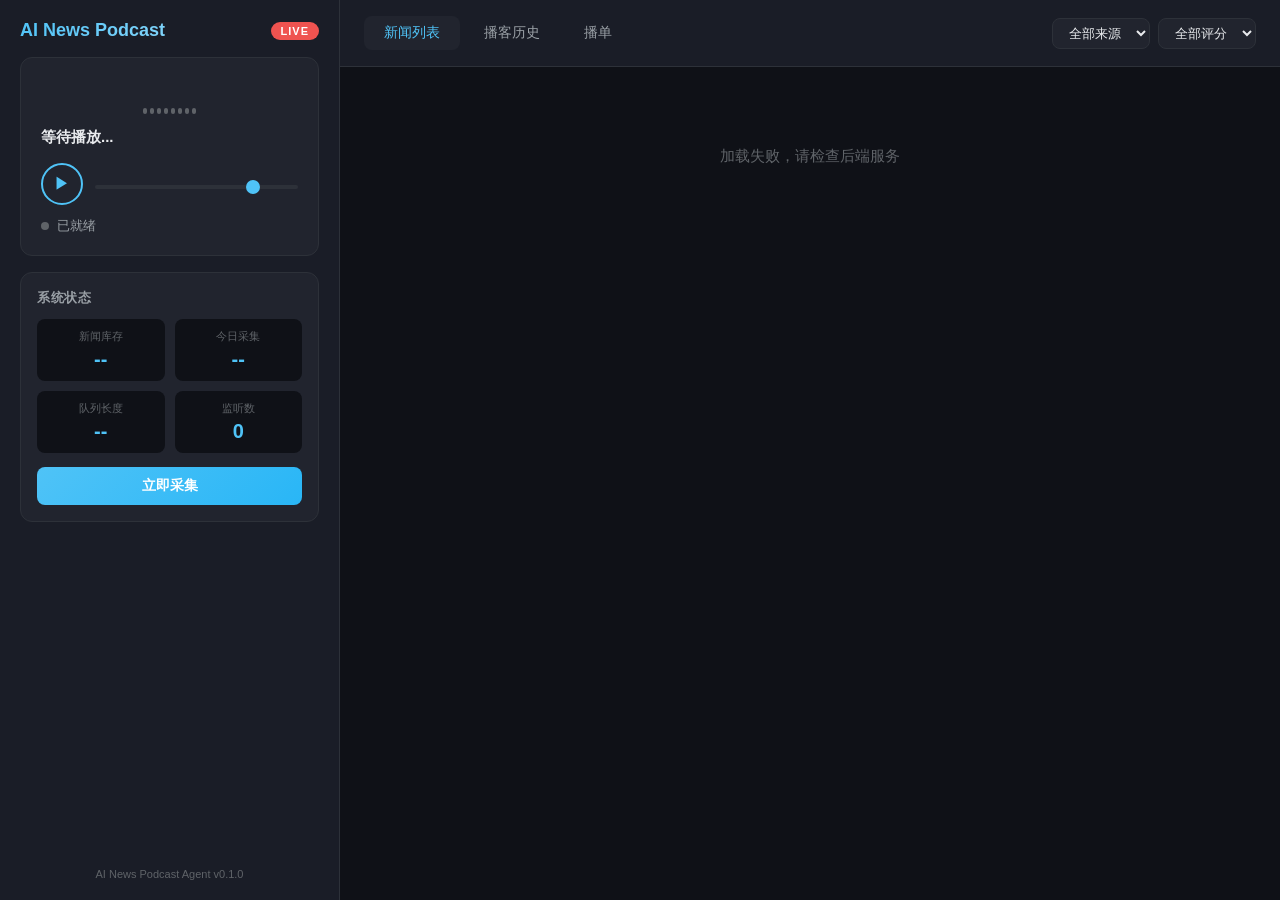
==== static/index.html @ 94103e15 "feat: 24/7 AI新闻播客Agent初始版本 基于 FastAPI + LangChain + LangGraph 的三Agent协作播客系统： - 新闻采集Agent (RSS/Web多源采" ====
<!DOCTYPE html>
<html lang="zh-CN">
<head>
    <meta charset="UTF-8">
    <meta name="viewport" content="width=device-width, initial-scale=1.0">
    <title>AI News Podcast - 24/7 不间断AI新闻播客</title>
    <link rel="stylesheet" href="/static/styles.css">
</head>
<body>
    <div class="app-container">
        <!-- 侧边栏 -->
        <aside class="sidebar" id="sidebar">
            <div class="sidebar-header">
                <h1 class="logo">AI News Podcast</h1>
                <span class="badge badge-live">LIVE</span>
            </div>

            <!-- 播放器 -->
            <div class="player-card">
                <div class="player-visualizer" id="visualizer">
                    <div class="bar"></div><div class="bar"></div><div class="bar"></div>
                    <div class="bar"></div><div class="bar"></div><div class="bar"></div>
                    <div class="bar"></div><div class="bar"></div>
                </div>
                <div class="player-info">
                    <div class="player-title" id="playerTitle">等待播放...</div>
                    <div class="player-source" id="playerSource"></div>
                </div>
                <div class="player-controls">
                    <button class="btn-control" id="btnPlay" title="播放/暂停">
                        <span id="playIcon">▶</span>
                    </button>
                    <div class="volume-control">
                        <input type="range" id="volumeSlider" min="0" max="100" value="80" title="音量">
                    </div>
                </div>
                <div class="player-status">
                    <span class="status-dot" id="statusDot"></span>
                    <span id="statusText">已就绪</span>
                </div>
            </div>

            <!-- 流水线状态 -->
            <div class="pipeline-status">
                <h3>系统状态</h3>
                <div class="status-grid">
                    <div class="status-item">
                        <span class="label">新闻库存</span>
                        <span class="value" id="newsCount">--</span>
                    </div>
                    <div class="status-item">
                        <span class="label">今日采集</span>
                        <span class="value" id="todayCount">--</span>
                    </div>
                    <div class="status-item">
                        <span class="label">队列长度</span>
                        <span class="value" id="queueLength">--</span>
                    </div>
                    <div class="status-item">
                        <span class="label">监听数</span>
                        <span class="value" id="listenerCount">0</span>
                    </div>
                </div>
                <button class="btn btn-trigger" id="btnTrigger" title="手动触发新闻采集">立即采集</button>
            </div>

            <div class="sidebar-footer">
                <span>AI News Podcast Agent v0.1.0</span>
            </div>
        </aside>

        <!-- 主内容区 -->
        <main class="main-content">
            <div class="top-bar">
                <div class="tabs">
                    <button class="tab active" data-tab="news">新闻列表</button>
                    <button class="tab" data-tab="podcasts">播客历史</button>
                    <button class="tab" data-tab="playlists">播单</button>
                </div>
                <div class="top-actions">
                    <select id="sourceFilter" class="filter-select">
                        <option value="">全部来源</option>
                    </select>
                    <select id="scoreFilter" class="filter-select">
                        <option value="0">全部评分</option>
                        <option value="7">≥ 7分</option>
                        <option value="5">≥ 5分</option>
                    </select>
                </div>
            </div>

            <!-- 新闻列表 -->
            <div class="tab-content active" id="tab-news">
                <div class="news-list" id="newsList">
                    <div class="empty-state">加载中...</div>
                </div>
                <div class="pagination" id="newsPagination"></div>
            </div>

            <!-- 播客历史 -->
            <div class="tab-content" id="tab-podcasts">
                <div class="podcast-list" id="podcastList">
                    <div class="empty-state">暂无播客</div>
                </div>
            </div>

            <!-- 播单 -->
            <div class="tab-content" id="tab-playlists">
                <div class="playlist-list" id="playlistList">
                    <div class="empty-state">暂无播单</div>
                </div>
            </div>
        </main>
    </div>

    <audio id="audioPlayer" preload="none"></audio>
    <script src="/static/app.js"></script>
</body>
</html>
---- static/styles.css ----
/* === AI News Podcast - 24/7 播客播放器样式 === */

:root {
    --bg-primary: #0f1117;
    --bg-secondary: #1a1d27;
    --bg-card: #21242e;
    --bg-hover: #282c38;
    --text-primary: #e8eaed;
    --text-secondary: #9aa0a6;
    --text-muted: #5f6368;
    --accent: #4fc3f7;
    --accent-glow: rgba(79, 195, 247, 0.3);
    --success: #66bb6a;
    --warning: #ffa726;
    --danger: #ef5350;
    --border: #2d3139;
    --radius: 8px;
    --radius-lg: 12px;
    --shadow: 0 2px 8px rgba(0, 0, 0, 0.3);
}

* { margin: 0; padding: 0; box-sizing: border-box; }

body {
    font-family: -apple-system, BlinkMacSystemFont, "Segoe UI", Roboto, "Helvetica Neue", Arial, sans-serif;
    background: var(--bg-primary);
    color: var(--text-primary);
    height: 100vh;
    overflow: hidden;
}

.app-container {
    display: flex;
    height: 100vh;
}

/* === 侧边栏 === */
.sidebar {
    width: 340px;
    min-width: 340px;
    background: var(--bg-secondary);
    border-right: 1px solid var(--border);
    display: flex;
    flex-direction: column;
    padding: 20px;
    gap: 16px;
    overflow-y: auto;
}

.sidebar-header {
    display: flex;
    align-items: center;
    justify-content: space-between;
}

.logo {
    font-size: 18px;
    font-weight: 700;
    background: linear-gradient(135deg, var(--accent), #81d4fa);
    -webkit-background-clip: text;
    -webkit-text-fill-color: transparent;
    background-clip: text;
}

.badge-live {
    font-size: 11px;
    font-weight: 700;
    padding: 3px 10px;
    border-radius: 12px;
    background: var(--danger);
    color: #fff;
    animation: pulse 2s infinite;
    text-transform: uppercase;
    letter-spacing: 1px;
}

@keyframes pulse {
    0%, 100% { opacity: 1; }
    50% { opacity: 0.6; }
}

/* === 播放器卡片 === */
.player-card {
    background: var(--bg-card);
    border-radius: var(--radius-lg);
    padding: 20px;
    border: 1px solid var(--border);
}

.player-visualizer {
    display: flex;
    align-items: flex-end;
    justify-content: center;
    gap: 3px;
    height: 36px;
    margin-bottom: 12px;
}

.player-visualizer .bar {
    width: 4px;
    background: var(--text-muted);
    border-radius: 2px;
    transition: height 0.3s ease, background 0.3s ease;
    height: 6px;
}

.player-visualizer.active .bar {
    background: var(--accent);
    animation: visualize 0.8s ease-in-out infinite alternate;
}

.player-visualizer.active .bar:nth-child(1) { animation-delay: 0s; }
.player-visualizer.active .bar:nth-child(2) { animation-delay: 0.1s; }
.player-visualizer.active .bar:nth-child(3) { animation-delay: 0.2s; }
.player-visualizer.active .bar:nth-child(4) { animation-delay: 0.3s; }
.player-visualizer.active .bar:nth-child(5) { animation-delay: 0.4s; }
.player-visualizer.active .bar:nth-child(6) { animation-delay: 0.5s; }
.player-visualizer.active .bar:nth-child(7) { animation-delay: 0.6s; }
.player-visualizer.active .bar:nth-child(8) { animation-delay: 0.7s; }

@keyframes visualize {
    0% { height: 6px; }
    100% { height: 32px; }
}

.player-title {
    font-size: 15px;
    font-weight: 600;
    line-height: 1.4;
    margin-bottom: 4px;
    display: -webkit-box;
    -webkit-line-clamp: 2;
    -webkit-box-orient: vertical;
    overflow: hidden;
}

.player-source {
    font-size: 12px;
    color: var(--text-secondary);
    margin-bottom: 16px;
}

.player-controls {
    display: flex;
    align-items: center;
    gap: 12px;
}

.btn-control {
    width: 42px;
    height: 42px;
    border-radius: 50%;
    border: 2px solid var(--accent);
    background: transparent;
    color: var(--accent);
    font-size: 16px;
    cursor: pointer;
    display: flex;
    align-items: center;
    justify-content: center;
    transition: all 0.2s;
}

.btn-control:hover {
    background: var(--accent);
    color: var(--bg-primary);
    box-shadow: 0 0 16px var(--accent-glow);
}

.volume-control {
    flex: 1;
}

.volume-control input[type="range"] {
    width: 100%;
    height: 4px;
    -webkit-appearance: none;
    appearance: none;
    background: var(--border);
    border-radius: 2px;
    outline: none;
}

.volume-control input[type="range"]::-webkit-slider-thumb {
    -webkit-appearance: none;
    width: 14px;
    height: 14px;
    border-radius: 50%;
    background: var(--accent);
    cursor: pointer;
}

.player-status {
    display: flex;
    align-items: center;
    gap: 8px;
    margin-top: 12px;
    font-size: 13px;
    color: var(--text-secondary);
}

.status-dot {
    width: 8px;
    height: 8px;
    border-radius: 50%;
    background: var(--text-muted);
}

.status-dot.playing {
    background: var(--success);
    box-shadow: 0 0 8px rgba(102, 187, 106, 0.6);
}

.status-dot.buffering {
    background: var(--warning);
    animation: pulse 1s infinite;
}

/* === 系统状态 === */
.pipeline-status {
    background: var(--bg-card);
    border-radius: var(--radius-lg);
    padding: 16px;
    border: 1px solid var(--border);
}

.pipeline-status h3 {
    font-size: 13px;
    color: var(--text-secondary);
    margin-bottom: 12px;
    text-transform: uppercase;
    letter-spacing: 0.5px;
}

.status-grid {
    display: grid;
    grid-template-columns: 1fr 1fr;
    gap: 10px;
    margin-bottom: 14px;
}

.status-item {
    background: var(--bg-primary);
    padding: 10px;
    border-radius: var(--radius);
    text-align: center;
}

.status-item .label {
    display: block;
    font-size: 11px;
    color: var(--text-muted);
    margin-bottom: 4px;
}

.status-item .value {
    display: block;
    font-size: 20px;
    font-weight: 700;
    color: var(--accent);
}

.btn {
    width: 100%;
    padding: 10px 16px;
    border: none;
    border-radius: var(--radius);
    font-size: 14px;
    font-weight: 600;
    cursor: pointer;
    transition: all 0.2s;
    color: #fff;
}

.btn-trigger {
    background: linear-gradient(135deg, var(--accent), #29b6f6);
}

.btn-trigger:hover {
    box-shadow: 0 4px 16px var(--accent-glow);
    transform: translateY(-1px);
}

.btn-trigger:disabled {
    opacity: 0.5;
    cursor: not-allowed;
    transform: none;
}

/* === 侧边栏底部 === */
.sidebar-footer {
    margin-top: auto;
    text-align: center;
    font-size: 11px;
    color: var(--text-muted);
}

/* === 主内容区 === */
.main-content {
    flex: 1;
    display: flex;
    flex-direction: column;
    overflow: hidden;
}

.top-bar {
    display: flex;
    align-items: center;
    justify-content: space-between;
    padding: 16px 24px;
    border-bottom: 1px solid var(--border);
    background: var(--bg-secondary);
}

.tabs {
    display: flex;
    gap: 4px;
}

.tab {
    padding: 8px 20px;
    border: none;
    background: transparent;
    color: var(--text-secondary);
    font-size: 14px;
    font-weight: 500;
    cursor: pointer;
    border-radius: var(--radius);
    transition: all 0.2s;
}

.tab:hover {
    color: var(--text-primary);
    background: var(--bg-hover);
}

.tab.active {
    color: var(--accent);
    background: var(--bg-card);
}

.top-actions {
    display: flex;
    gap: 8px;
}

.filter-select {
    padding: 6px 12px;
    border: 1px solid var(--border);
    border-radius: var(--radius);
    background: var(--bg-card);
    color: var(--text-primary);
    font-size: 13px;
    cursor: pointer;
}

/* === Tab 内容 === */
.tab-content {
    display: none;
    flex: 1;
    overflow-y: auto;
    padding: 20px 24px;
}

.tab-content.active {
    display: block;
}

/* === 新闻列表 === */
.news-list {
    display: flex;
    flex-direction: column;
    gap: 8px;
}

.news-item {
    background: var(--bg-card);
    border: 1px solid var(--border);
    border-radius: var(--radius);
    padding: 16px 20px;
    cursor: pointer;
    transition: all 0.2s;
    display: flex;
    align-items: flex-start;
    gap: 16px;
}

.news-item:hover {
    background: var(--bg-hover);
    border-color: var(--accent);
    box-shadow: var(--shadow);
}

.news-score {
    flex-shrink: 0;
    width: 44px;
    height: 44px;
    border-radius: 50%;
    display: flex;
    align-items: center;
    justify-content: center;
    font-size: 18px;
    font-weight: 700;
}

.score-high { background: rgba(102, 187, 106, 0.2); color: var(--success); }
.score-medium { background: rgba(255, 167, 38, 0.2); color: var(--warning); }
.score-low { background: rgba(158, 158, 158, 0.2); color: var(--text-muted); }

.news-content {
    flex: 1;
    min-width: 0;
}

.news-title {
    font-size: 15px;
    font-weight: 600;
    line-height: 1.4;
    margin-bottom: 6px;
}

.news-summary {
    font-size: 13px;
    color: var(--text-secondary);
    line-height: 1.5;
    display: -webkit-box;
    -webkit-line-clamp: 2;
    -webkit-box-orient: vertical;
    overflow: hidden;
}

.news-meta {
    display: flex;
    gap: 12px;
    margin-top: 8px;
    font-size: 12px;
    color: var(--text-muted);
}

.news-meta span {
    display: flex;
    align-items: center;
    gap: 4px;
}

.empty-state {
    text-align: center;
    padding: 60px 20px;
    color: var(--text-muted);
    font-size: 15px;
}

/* === 分页 === */
.pagination {
    display: flex;
    justify-content: center;
    gap: 8px;
    margin-top: 20px;
}

.pagination button {
    padding: 8px 14px;
    border: 1px solid var(--border);
    border-radius: var(--radius);
    background: var(--bg-card);
    color: var(--text-primary);
    cursor: pointer;
    font-size: 13px;
    transition: all 0.2s;
}

.pagination button:hover {
    background: var(--bg-hover);
    border-color: var(--accent);
}

.pagination button.active {
    background: var(--accent);
    border-color: var(--accent);
    color: var(--bg-primary);
    font-weight: 600;
}

/* === 响应式 === */
@media (max-width: 768px) {
    .app-container { flex-direction: column; }
    .sidebar { width: 100%; min-width: 0; max-height: 45vh; }
}
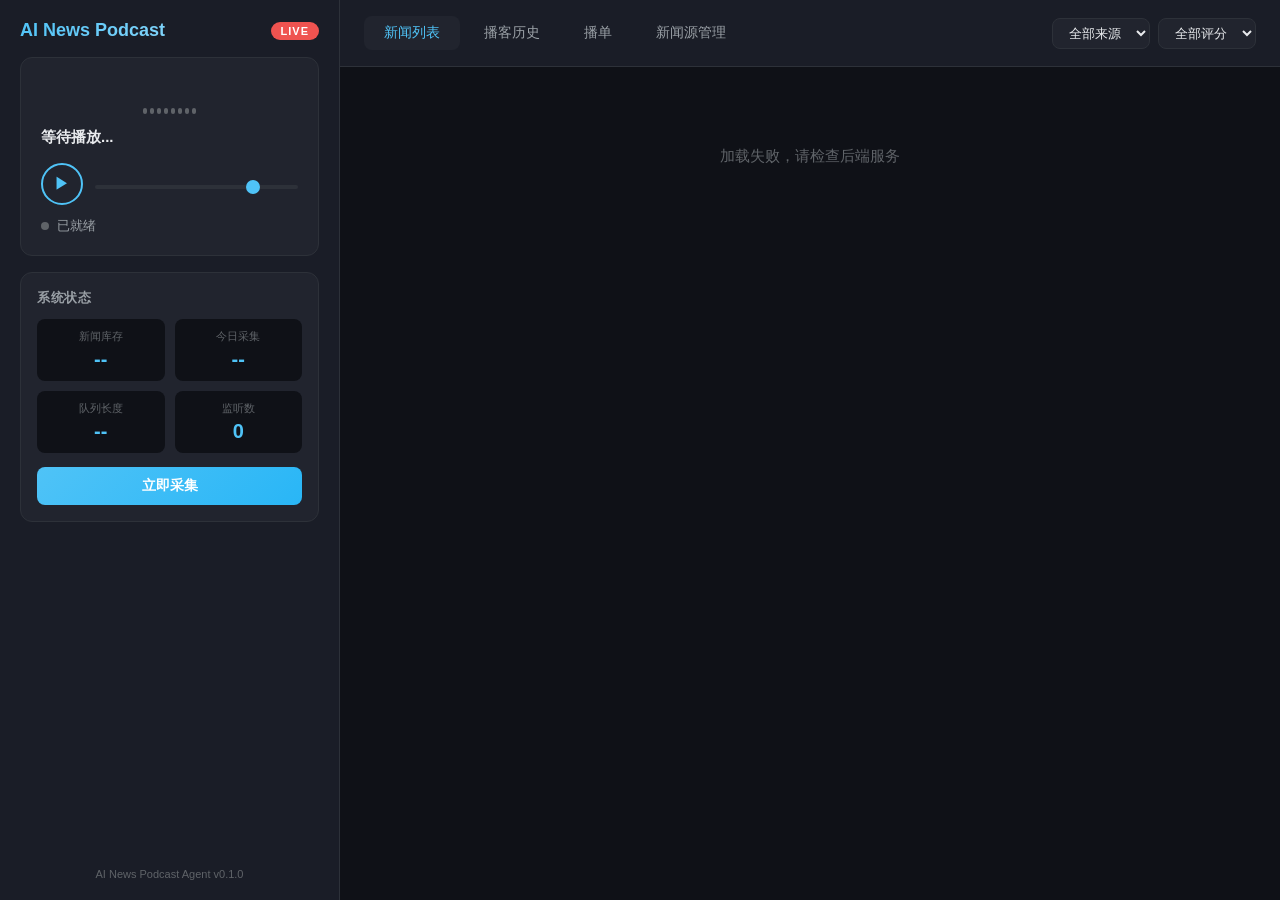
==== commit df7912a0: "feat: TTS音质提升 + 脚本连贯性 + 音频无缝播放 + 自定义新闻源 改进1 - TTS音质: - 换用zh-CN-YunxiNeural(男声播客感)/en-US-JennyNeural " ====
--- a/static/index.html
+++ b/static/index.html
@@ -76,6 +76,7 @@
                     <button class="tab active" data-tab="news">新闻列表</button>
                     <button class="tab" data-tab="podcasts">播客历史</button>
                     <button class="tab" data-tab="playlists">播单</button>
+                    <button class="tab" data-tab="sources">新闻源管理</button>
                 </div>
                 <div class="top-actions">
                     <select id="sourceFilter" class="filter-select">
@@ -104,10 +105,33 @@
                 </div>
             </div>
 
-            <!-- 播单 -->
-            <div class="tab-content" id="tab-playlists">
-                <div class="playlist-list" id="playlistList">
-                    <div class="empty-state">暂无播单</div>
+            <!-- 新闻源管理 -->
+            <div class="tab-content" id="tab-sources">
+                <div class="sources-panel">
+                    <div class="source-form">
+                        <h3>添加新闻源</h3>
+                        <div class="form-row">
+                            <input type="text" id="srcName" placeholder="源名称（如：机器之心）" class="form-input">
+                            <select id="srcType" class="form-select">
+                                <option value="rss">RSS</option>
+                                <option value="web">网页爬虫</option>
+                            </select>
+                            <select id="srcLang" class="form-select">
+                                <option value="zh">中文</option>
+                                <option value="en">英文</option>
+                            </select>
+                        </div>
+                        <div class="form-row">
+                            <input type="text" id="srcUrl" placeholder="URL（如：https://example.com/rss）" class="form-input full-width">
+                        </div>
+                        <div class="form-row">
+                            <input type="text" id="srcKeywords" placeholder="关键词（逗号分隔，可选）" class="form-input full-width">
+                        </div>
+                        <button class="btn btn-trigger" id="btnAddSource">添加源</button>
+                    </div>
+                    <div class="source-list" id="sourceList">
+                        <div class="empty-state">加载中...</div>
+                    </div>
                 </div>
             </div>
         </main>
--- a/static/styles.css
+++ b/static/styles.css
@@ -450,6 +450,72 @@
     font-size: 15px;
 }
 
+/* === 新闻源管理面板 === */
+.sources-panel {
+    display: flex;
+    flex-direction: column;
+    gap: 16px;
+}
+
+.source-form {
+    background: var(--bg-card);
+    border: 1px solid var(--border);
+    border-radius: var(--radius-lg);
+    padding: 16px;
+}
+
+.source-form h3 {
+    font-size: 14px;
+    margin-bottom: 12px;
+    color: var(--text-secondary);
+}
+
+.form-row {
+    display: flex;
+    gap: 8px;
+    margin-bottom: 10px;
+}
+
+.form-input {
+    flex: 1;
+    padding: 8px 12px;
+    border: 1px solid var(--border);
+    border-radius: var(--radius);
+    background: var(--bg-primary);
+    color: var(--text-primary);
+    font-size: 13px;
+}
+
+.form-input.full-width {
+    flex: none;
+    width: 100%;
+}
+
+.form-input:focus {
+    border-color: var(--accent);
+    outline: none;
+}
+
+.source-item .btn-small {
+    padding: 3px 10px;
+    border: 1px solid var(--border);
+    border-radius: 4px;
+    background: var(--bg-primary);
+    color: var(--text-secondary);
+    font-size: 11px;
+    cursor: pointer;
+}
+
+.source-item .btn-small:hover {
+    border-color: var(--accent);
+    color: var(--accent);
+}
+
+.source-item .btn-danger:hover {
+    border-color: var(--danger);
+    color: var(--danger);
+}
+
 /* === 分页 === */
 .pagination {
     display: flex;
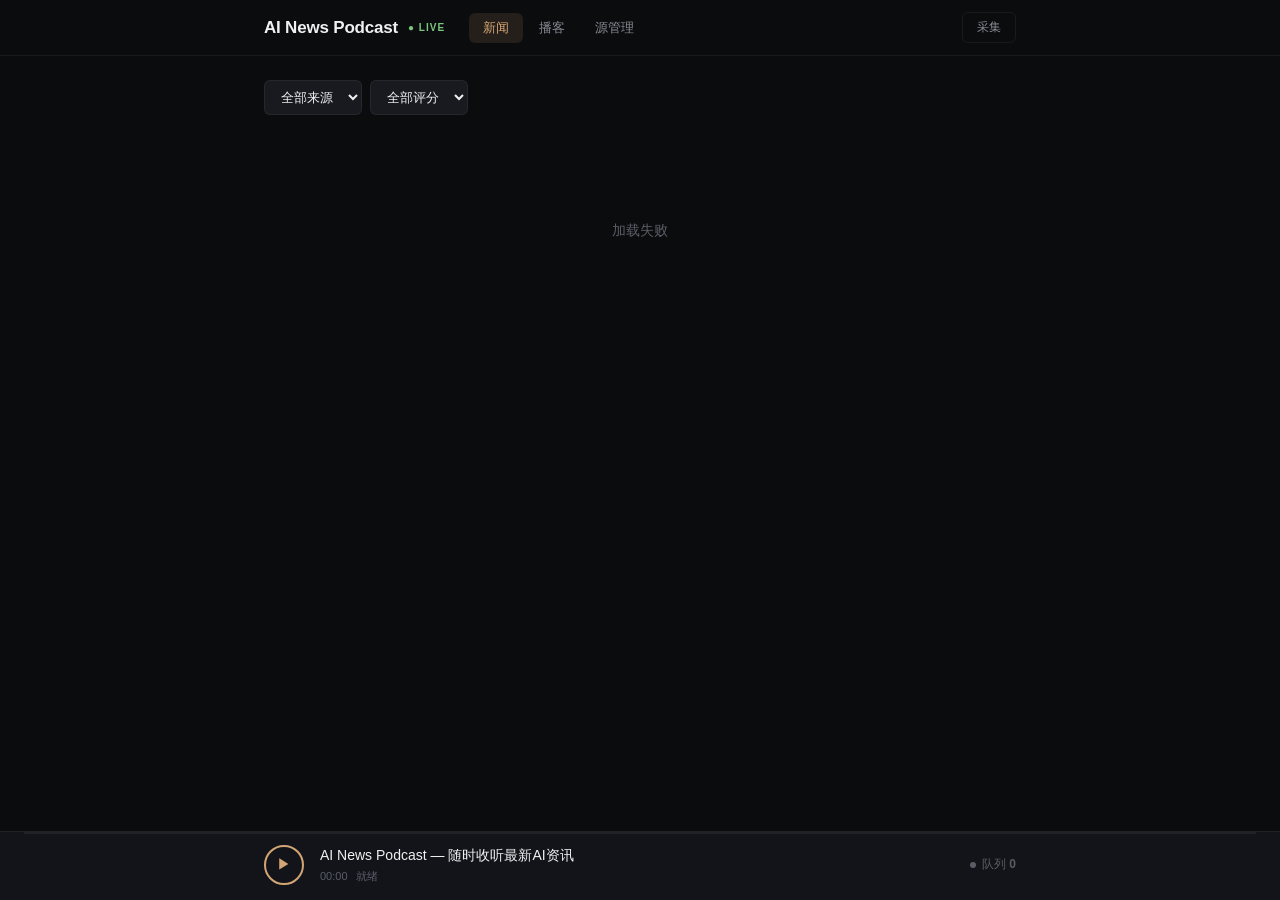
==== commit 461764d0: "refactor: 新增独立Script Writer Agent + 前端Anthropic极简风格重构 Agent层重构: - 新增 app/agents/script_writer/ 作为独立A" ====
--- a/static/index.html
+++ b/static/index.html
@@ -1,143 +1,87 @@
 <!DOCTYPE html>
 <html lang="zh-CN">
 <head>
-    <meta charset="UTF-8">
-    <meta name="viewport" content="width=device-width, initial-scale=1.0">
-    <title>AI News Podcast - 24/7 不间断AI新闻播客</title>
-    <link rel="stylesheet" href="/static/styles.css">
+<meta charset="UTF-8">
+<meta name="viewport" content="width=device-width, initial-scale=1.0">
+<title>AI News Podcast</title>
+<link rel="stylesheet" href="/static/styles.css">
 </head>
 <body>
-    <div class="app-container">
-        <!-- 侧边栏 -->
-        <aside class="sidebar" id="sidebar">
-            <div class="sidebar-header">
-                <h1 class="logo">AI News Podcast</h1>
-                <span class="badge badge-live">LIVE</span>
-            </div>
 
-            <!-- 播放器 -->
-            <div class="player-card">
-                <div class="player-visualizer" id="visualizer">
-                    <div class="bar"></div><div class="bar"></div><div class="bar"></div>
-                    <div class="bar"></div><div class="bar"></div><div class="bar"></div>
-                    <div class="bar"></div><div class="bar"></div>
-                </div>
-                <div class="player-info">
-                    <div class="player-title" id="playerTitle">等待播放...</div>
-                    <div class="player-source" id="playerSource"></div>
-                </div>
-                <div class="player-controls">
-                    <button class="btn-control" id="btnPlay" title="播放/暂停">
-                        <span id="playIcon">▶</span>
-                    </button>
-                    <div class="volume-control">
-                        <input type="range" id="volumeSlider" min="0" max="100" value="80" title="音量">
-                    </div>
-                </div>
-                <div class="player-status">
-                    <span class="status-dot" id="statusDot"></span>
-                    <span id="statusText">已就绪</span>
-                </div>
-            </div>
+<header class="header">
+  <div class="header-inner">
+    <div class="brand">
+      <span class="logo">AI News Podcast</span>
+      <span class="live-badge" id="liveBadge">● LIVE</span>
+    </div>
+    <nav class="nav-tabs">
+      <button class="nav-tab active" data-tab="news">新闻</button>
+      <button class="nav-tab" data-tab="podcasts">播客</button>
+      <button class="nav-tab" data-tab="sources">源管理</button>
+    </nav>
+    <div class="header-actions">
+      <button class="btn-small" id="btnTrigger" title="立即采集">采集</button>
+    </div>
+  </div>
+</header>
 
-            <!-- 流水线状态 -->
-            <div class="pipeline-status">
-                <h3>系统状态</h3>
-                <div class="status-grid">
-                    <div class="status-item">
-                        <span class="label">新闻库存</span>
-                        <span class="value" id="newsCount">--</span>
-                    </div>
-                    <div class="status-item">
-                        <span class="label">今日采集</span>
-                        <span class="value" id="todayCount">--</span>
-                    </div>
-                    <div class="status-item">
-                        <span class="label">队列长度</span>
-                        <span class="value" id="queueLength">--</span>
-                    </div>
-                    <div class="status-item">
-                        <span class="label">监听数</span>
-                        <span class="value" id="listenerCount">0</span>
-                    </div>
-                </div>
-                <button class="btn btn-trigger" id="btnTrigger" title="手动触发新闻采集">立即采集</button>
-            </div>
+<main class="main" id="mainContent">
+  <!-- 新闻列表 Tab -->
+  <section class="tab-panel active" id="panel-news">
+    <div class="news-filters">
+      <select id="sourceFilter" class="filter"><option value="">全部来源</option></select>
+      <select id="scoreFilter" class="filter">
+        <option value="0">全部评分</option><option value="7">≥ 7</option><option value="5">≥ 5</option>
+      </select>
+    </div>
+    <div class="news-list" id="newsList"></div>
+    <div class="pagination" id="newsPagination"></div>
+  </section>
 
-            <div class="sidebar-footer">
-                <span>AI News Podcast Agent v0.1.0</span>
-            </div>
-        </aside>
+  <!-- 播客历史 Tab -->
+  <section class="tab-panel" id="panel-podcasts">
+    <div class="podcast-list" id="podcastList"></div>
+  </section>
 
-        <!-- 主内容区 -->
-        <main class="main-content">
-            <div class="top-bar">
-                <div class="tabs">
-                    <button class="tab active" data-tab="news">新闻列表</button>
-                    <button class="tab" data-tab="podcasts">播客历史</button>
-                    <button class="tab" data-tab="playlists">播单</button>
-                    <button class="tab" data-tab="sources">新闻源管理</button>
-                </div>
-                <div class="top-actions">
-                    <select id="sourceFilter" class="filter-select">
-                        <option value="">全部来源</option>
-                    </select>
-                    <select id="scoreFilter" class="filter-select">
-                        <option value="0">全部评分</option>
-                        <option value="7">≥ 7分</option>
-                        <option value="5">≥ 5分</option>
-                    </select>
-                </div>
-            </div>
+  <!-- 源管理 Tab -->
+  <section class="tab-panel" id="panel-sources">
+    <div class="source-form">
+      <input type="text" id="srcName" placeholder="源名称" class="input">
+      <select id="srcType" class="input"><option value="rss">RSS</option><option value="web">爬虫</option></select>
+      <input type="text" id="srcUrl" placeholder="URL" class="input">
+      <input type="text" id="srcKeywords" placeholder="关键词 (可选)" class="input">
+      <button class="btn-small" id="btnAddSource">添加</button>
+    </div>
+    <div class="source-list" id="sourceList"></div>
+  </section>
+</main>
 
-            <!-- 新闻列表 -->
-            <div class="tab-content active" id="tab-news">
-                <div class="news-list" id="newsList">
-                    <div class="empty-state">加载中...</div>
-                </div>
-                <div class="pagination" id="newsPagination"></div>
-            </div>
+<!-- 底部播放栏 -->
+<footer class="player-bar" id="playerBar">
+  <div class="player-progress" id="playerProgress">
+    <div class="progress-track" id="progressTrack">
+      <div class="progress-fill" id="progressFill"></div>
+    </div>
+  </div>
+  <div class="player-inner">
+    <button class="play-btn" id="btnPlay" title="播放 / 暂停">
+      <span id="playIcon">▶</span>
+    </button>
+    <div class="player-meta">
+      <div class="player-title" id="playerTitle">AI News Podcast — 随时收听最新AI资讯</div>
+      <div class="player-time">
+        <span id="timeCurrent">00:00</span>
+        <span id="timeStatus">就绪</span>
+      </div>
+    </div>
+    <div class="player-status">
+      <span class="status-dot" id="statusDot"></span>
+      <span class="status-label">队列 <strong id="queueLength">0</strong></span>
+    </div>
+  </div>
+</footer>
 
-            <!-- 播客历史 -->
-            <div class="tab-content" id="tab-podcasts">
-                <div class="podcast-list" id="podcastList">
-                    <div class="empty-state">暂无播客</div>
-                </div>
-            </div>
-
-            <!-- 新闻源管理 -->
-            <div class="tab-content" id="tab-sources">
-                <div class="sources-panel">
-                    <div class="source-form">
-                        <h3>添加新闻源</h3>
-                        <div class="form-row">
-                            <input type="text" id="srcName" placeholder="源名称（如：机器之心）" class="form-input">
-                            <select id="srcType" class="form-select">
-                                <option value="rss">RSS</option>
-                                <option value="web">网页爬虫</option>
-                            </select>
-                            <select id="srcLang" class="form-select">
-                                <option value="zh">中文</option>
-                                <option value="en">英文</option>
-                            </select>
-                        </div>
-                        <div class="form-row">
-                            <input type="text" id="srcUrl" placeholder="URL（如：https://example.com/rss）" class="form-input full-width">
-                        </div>
-                        <div class="form-row">
-                            <input type="text" id="srcKeywords" placeholder="关键词（逗号分隔，可选）" class="form-input full-width">
-                        </div>
-                        <button class="btn btn-trigger" id="btnAddSource">添加源</button>
-                    </div>
-                    <div class="source-list" id="sourceList">
-                        <div class="empty-state">加载中...</div>
-                    </div>
-                </div>
-            </div>
-        </main>
-    </div>
-
-    <audio id="audioPlayer" preload="none"></audio>
-    <script src="/static/app.js"></script>
+<audio id="audioPlayer" preload="none"></audio>
+<script src="/static/app.js"></script>
 </body>
 </html>
--- a/static/styles.css
+++ b/static/styles.css
@@ -1,554 +1,188 @@
-/* === AI News Podcast - 24/7 播客播放器样式 === */
+/* AI News Podcast — Anthropic-inspired minimalist dark theme */
 
 :root {
-    --bg-primary: #0f1117;
-    --bg-secondary: #1a1d27;
-    --bg-card: #21242e;
-    --bg-hover: #282c38;
-    --text-primary: #e8eaed;
-    --text-secondary: #9aa0a6;
-    --text-muted: #5f6368;
-    --accent: #4fc3f7;
-    --accent-glow: rgba(79, 195, 247, 0.3);
-    --success: #66bb6a;
-    --warning: #ffa726;
-    --danger: #ef5350;
-    --border: #2d3139;
-    --radius: 8px;
-    --radius-lg: 12px;
-    --shadow: 0 2px 8px rgba(0, 0, 0, 0.3);
+  --bg-base: #0b0c0e;
+  --bg-subtle: #12141a;
+  --bg-card: #181a20;
+  --bg-hover: #1e2028;
+  --text-primary: #f0f0f0;
+  --text-secondary: #888b94;
+  --text-muted: #5a5d66;
+  --border: rgba(255,255,255,0.06);
+  --accent: #d4a574;
+  --accent-dim: rgba(212,165,116,0.12);
+  --green: #7bc67e;
+  --radius: 6px;
 }
 
-* { margin: 0; padding: 0; box-sizing: border-box; }
+*, *::before, *::after { margin:0; padding:0; box-sizing:border-box; }
 
 body {
-    font-family: -apple-system, BlinkMacSystemFont, "Segoe UI", Roboto, "Helvetica Neue", Arial, sans-serif;
-    background: var(--bg-primary);
-    color: var(--text-primary);
-    height: 100vh;
-    overflow: hidden;
+  font-family: -apple-system, BlinkMacSystemFont, "Segoe UI", Roboto, "Helvetica Neue", Arial, sans-serif;
+  background: var(--bg-base);
+  color: var(--text-primary);
+  font-size: 15px;
+  line-height: 1.6;
+  min-height: 100vh;
+  padding-bottom: 80px;
 }
 
-.app-container {
-    display: flex;
-    height: 100vh;
+/* Header */
+.header {
+  position: sticky; top:0; z-index:100;
+  background: var(--bg-base);
+  border-bottom: 1px solid var(--border);
+}
+.header-inner {
+  max-width: 800px; margin:0 auto;
+  display:flex; align-items:center; gap:24px;
+  padding: 12px 24px;
+}
+.brand { display:flex; align-items:center; gap:10px; }
+.logo {
+  font-size: 17px; font-weight: 600;
+  letter-spacing: -0.2px;
+}
+.live-badge {
+  font-size: 10px; font-weight: 700; text-transform: uppercase;
+  color: var(--green); letter-spacing: 1px;
+  animation: pulse 2s infinite;
+}
+@keyframes pulse { 0%,100%{opacity:1} 50%{opacity:0.4} }
+
+.nav-tabs { display:flex; gap:2px; flex:1; }
+.nav-tab {
+  padding: 6px 14px; font-size: 13px; font-weight: 500;
+  border:none; background:transparent; color:var(--text-secondary);
+  border-radius: var(--radius); cursor:pointer;
+  transition: all 150ms ease;
+}
+.nav-tab:hover { color:var(--text-primary); background:var(--bg-hover); }
+.nav-tab.active { color: var(--accent); background: var(--accent-dim); }
+
+.btn-small {
+  padding: 6px 14px; font-size: 12px; font-weight: 500;
+  border: 1px solid var(--border); border-radius: var(--radius);
+  background: transparent; color: var(--text-secondary);
+  cursor:pointer; transition: all 150ms ease;
+}
+.btn-small:hover { border-color: var(--accent); color: var(--accent); }
+
+/* Main */
+.main { max-width: 800px; margin: 0 auto; padding: 24px; }
+.tab-panel { display:none; }
+.tab-panel.active { display:block; }
+
+/* Filters */
+.news-filters { display:flex; gap:8px; margin-bottom: 24px; }
+.filter {
+  padding: 8px 12px; font-size: 13px;
+  border: 1px solid var(--border); border-radius: var(--radius);
+  background: var(--bg-card); color: var(--text-primary);
+  cursor:pointer;
 }
 
-/* === 侧边栏 === */
-.sidebar {
-    width: 340px;
-    min-width: 340px;
-    background: var(--bg-secondary);
-    border-right: 1px solid var(--border);
-    display: flex;
-    flex-direction: column;
-    padding: 20px;
-    gap: 16px;
-    overflow-y: auto;
+/* News cards */
+.news-list { display:flex; flex-direction:column; gap:1px; }
+.news-item {
+  padding: 18px 20px; background: transparent;
+  border-bottom: 1px solid var(--border);
+  cursor: pointer; transition: background 150ms ease;
+  display: flex; align-items: flex-start; gap: 16px;
 }
-
-.sidebar-header {
-    display: flex;
-    align-items: center;
-    justify-content: space-between;
-}
-
-.logo {
-    font-size: 18px;
-    font-weight: 700;
-    background: linear-gradient(135deg, var(--accent), #81d4fa);
-    -webkit-background-clip: text;
-    -webkit-text-fill-color: transparent;
-    background-clip: text;
-}
-
-.badge-live {
-    font-size: 11px;
-    font-weight: 700;
-    padding: 3px 10px;
-    border-radius: 12px;
-    background: var(--danger);
-    color: #fff;
-    animation: pulse 2s infinite;
-    text-transform: uppercase;
-    letter-spacing: 1px;
-}
-
-@keyframes pulse {
-    0%, 100% { opacity: 1; }
-    50% { opacity: 0.6; }
-}
-
-/* === 播放器卡片 === */
-.player-card {
-    background: var(--bg-card);
-    border-radius: var(--radius-lg);
-    padding: 20px;
-    border: 1px solid var(--border);
-}
-
-.player-visualizer {
-    display: flex;
-    align-items: flex-end;
-    justify-content: center;
-    gap: 3px;
-    height: 36px;
-    margin-bottom: 12px;
-}
-
-.player-visualizer .bar {
-    width: 4px;
-    background: var(--text-muted);
-    border-radius: 2px;
-    transition: height 0.3s ease, background 0.3s ease;
-    height: 6px;
-}
-
-.player-visualizer.active .bar {
-    background: var(--accent);
-    animation: visualize 0.8s ease-in-out infinite alternate;
-}
-
-.player-visualizer.active .bar:nth-child(1) { animation-delay: 0s; }
-.player-visualizer.active .bar:nth-child(2) { animation-delay: 0.1s; }
-.player-visualizer.active .bar:nth-child(3) { animation-delay: 0.2s; }
-.player-visualizer.active .bar:nth-child(4) { animation-delay: 0.3s; }
-.player-visualizer.active .bar:nth-child(5) { animation-delay: 0.4s; }
-.player-visualizer.active .bar:nth-child(6) { animation-delay: 0.5s; }
-.player-visualizer.active .bar:nth-child(7) { animation-delay: 0.6s; }
-.player-visualizer.active .bar:nth-child(8) { animation-delay: 0.7s; }
-
-@keyframes visualize {
-    0% { height: 6px; }
-    100% { height: 32px; }
-}
-
-.player-title {
-    font-size: 15px;
-    font-weight: 600;
-    line-height: 1.4;
-    margin-bottom: 4px;
-    display: -webkit-box;
-    -webkit-line-clamp: 2;
-    -webkit-box-orient: vertical;
-    overflow: hidden;
-}
-
-.player-source {
-    font-size: 12px;
-    color: var(--text-secondary);
-    margin-bottom: 16px;
-}
-
-.player-controls {
-    display: flex;
-    align-items: center;
-    gap: 12px;
-}
-
-.btn-control {
-    width: 42px;
-    height: 42px;
-    border-radius: 50%;
-    border: 2px solid var(--accent);
-    background: transparent;
-    color: var(--accent);
-    font-size: 16px;
-    cursor: pointer;
-    display: flex;
-    align-items: center;
-    justify-content: center;
-    transition: all 0.2s;
-}
-
-.btn-control:hover {
-    background: var(--accent);
-    color: var(--bg-primary);
-    box-shadow: 0 0 16px var(--accent-glow);
-}
-
-.volume-control {
-    flex: 1;
-}
-
-.volume-control input[type="range"] {
-    width: 100%;
-    height: 4px;
-    -webkit-appearance: none;
-    appearance: none;
-    background: var(--border);
-    border-radius: 2px;
-    outline: none;
-}
-
-.volume-control input[type="range"]::-webkit-slider-thumb {
-    -webkit-appearance: none;
-    width: 14px;
-    height: 14px;
-    border-radius: 50%;
-    background: var(--accent);
-    cursor: pointer;
-}
-
-.player-status {
-    display: flex;
-    align-items: center;
-    gap: 8px;
-    margin-top: 12px;
-    font-size: 13px;
-    color: var(--text-secondary);
-}
-
-.status-dot {
-    width: 8px;
-    height: 8px;
-    border-radius: 50%;
-    background: var(--text-muted);
-}
-
-.status-dot.playing {
-    background: var(--success);
-    box-shadow: 0 0 8px rgba(102, 187, 106, 0.6);
-}
-
-.status-dot.buffering {
-    background: var(--warning);
-    animation: pulse 1s infinite;
-}
-
-/* === 系统状态 === */
-.pipeline-status {
-    background: var(--bg-card);
-    border-radius: var(--radius-lg);
-    padding: 16px;
-    border: 1px solid var(--border);
-}
-
-.pipeline-status h3 {
-    font-size: 13px;
-    color: var(--text-secondary);
-    margin-bottom: 12px;
-    text-transform: uppercase;
-    letter-spacing: 0.5px;
-}
-
-.status-grid {
-    display: grid;
-    grid-template-columns: 1fr 1fr;
-    gap: 10px;
-    margin-bottom: 14px;
-}
-
-.status-item {
-    background: var(--bg-primary);
-    padding: 10px;
-    border-radius: var(--radius);
-    text-align: center;
-}
-
-.status-item .label {
-    display: block;
-    font-size: 11px;
-    color: var(--text-muted);
-    margin-bottom: 4px;
-}
-
-.status-item .value {
-    display: block;
-    font-size: 20px;
-    font-weight: 700;
-    color: var(--accent);
-}
-
-.btn {
-    width: 100%;
-    padding: 10px 16px;
-    border: none;
-    border-radius: var(--radius);
-    font-size: 14px;
-    font-weight: 600;
-    cursor: pointer;
-    transition: all 0.2s;
-    color: #fff;
-}
-
-.btn-trigger {
-    background: linear-gradient(135deg, var(--accent), #29b6f6);
-}
-
-.btn-trigger:hover {
-    box-shadow: 0 4px 16px var(--accent-glow);
-    transform: translateY(-1px);
-}
-
-.btn-trigger:disabled {
-    opacity: 0.5;
-    cursor: not-allowed;
-    transform: none;
-}
-
-/* === 侧边栏底部 === */
-.sidebar-footer {
-    margin-top: auto;
-    text-align: center;
-    font-size: 11px;
-    color: var(--text-muted);
-}
-
-/* === 主内容区 === */
-.main-content {
-    flex: 1;
-    display: flex;
-    flex-direction: column;
-    overflow: hidden;
-}
-
-.top-bar {
-    display: flex;
-    align-items: center;
-    justify-content: space-between;
-    padding: 16px 24px;
-    border-bottom: 1px solid var(--border);
-    background: var(--bg-secondary);
-}
-
-.tabs {
-    display: flex;
-    gap: 4px;
-}
-
-.tab {
-    padding: 8px 20px;
-    border: none;
-    background: transparent;
-    color: var(--text-secondary);
-    font-size: 14px;
-    font-weight: 500;
-    cursor: pointer;
-    border-radius: var(--radius);
-    transition: all 0.2s;
-}
-
-.tab:hover {
-    color: var(--text-primary);
-    background: var(--bg-hover);
-}
-
-.tab.active {
-    color: var(--accent);
-    background: var(--bg-card);
-}
-
-.top-actions {
-    display: flex;
-    gap: 8px;
-}
-
-.filter-select {
-    padding: 6px 12px;
-    border: 1px solid var(--border);
-    border-radius: var(--radius);
-    background: var(--bg-card);
-    color: var(--text-primary);
-    font-size: 13px;
-    cursor: pointer;
-}
-
-/* === Tab 内容 === */
-.tab-content {
-    display: none;
-    flex: 1;
-    overflow-y: auto;
-    padding: 20px 24px;
-}
-
-.tab-content.active {
-    display: block;
-}
-
-/* === 新闻列表 === */
-.news-list {
-    display: flex;
-    flex-direction: column;
-    gap: 8px;
-}
-
-.news-item {
-    background: var(--bg-card);
-    border: 1px solid var(--border);
-    border-radius: var(--radius);
-    padding: 16px 20px;
-    cursor: pointer;
-    transition: all 0.2s;
-    display: flex;
-    align-items: flex-start;
-    gap: 16px;
-}
-
-.news-item:hover {
-    background: var(--bg-hover);
-    border-color: var(--accent);
-    box-shadow: var(--shadow);
-}
+.news-item:hover { background: var(--bg-subtle); }
+.news-item:first-child { border-top: 1px solid var(--border); }
 
 .news-score {
-    flex-shrink: 0;
-    width: 44px;
-    height: 44px;
-    border-radius: 50%;
-    display: flex;
-    align-items: center;
-    justify-content: center;
-    font-size: 18px;
-    font-weight: 700;
+  flex-shrink:0; width: 38px; height: 38px; border-radius: 50%;
+  display:flex; align-items:center; justify-content:center;
+  font-size: 14px; font-weight: 700;
 }
+.score-hi { background: rgba(212,165,116,0.15); color: var(--accent); }
+.score-md { background: rgba(136,139,148,0.1); color: var(--text-secondary); }
+.score-lo { background: rgba(90,93,102,0.1); color: var(--text-muted); }
 
-.score-high { background: rgba(102, 187, 106, 0.2); color: var(--success); }
-.score-medium { background: rgba(255, 167, 38, 0.2); color: var(--warning); }
-.score-low { background: rgba(158, 158, 158, 0.2); color: var(--text-muted); }
+.news-body { flex:1; min-width:0; }
+.news-title { font-size: 15px; font-weight: 600; line-height: 1.5; margin-bottom:4px; }
+.news-summary {
+  font-size: 13px; color: var(--text-secondary); line-height: 1.6;
+  display: -webkit-box; -webkit-line-clamp: 2; -webkit-box-orient: vertical;
+  overflow: hidden; margin-bottom: 8px;
+}
+.news-meta { display:flex; gap:16px; font-size: 12px; color: var(--text-muted); }
 
-.news-content {
-    flex: 1;
-    min-width: 0;
+/* Pagination */
+.pagination { display:flex; justify-content:center; gap:4px; margin-top:24px; }
+.pagination button {
+  padding: 6px 12px; font-size:13px;
+  border:1px solid var(--border); border-radius:var(--radius);
+  background:var(--bg-card); color:var(--text-secondary);
+  cursor:pointer; transition: all 150ms ease;
 }
+.pagination button:hover { border-color:var(--accent); color:var(--accent); }
+.pagination button.active { background:var(--accent-dim); border-color:var(--accent); color:var(--accent); }
 
-.news-title {
-    font-size: 15px;
-    font-weight: 600;
-    line-height: 1.4;
-    margin-bottom: 6px;
+/* Source form */
+.source-form { display:flex; gap:8px; margin-bottom:20px; flex-wrap:wrap; }
+.input {
+  padding:8px 12px; font-size:13px;
+  border:1px solid var(--border); border-radius:var(--radius);
+  background:var(--bg-card); color:var(--text-primary);
+  min-width:120px;
 }
+.input:focus { border-color:var(--accent); outline:none; }
 
-.news-summary {
-    font-size: 13px;
-    color: var(--text-secondary);
-    line-height: 1.5;
-    display: -webkit-box;
-    -webkit-line-clamp: 2;
-    -webkit-box-orient: vertical;
-    overflow: hidden;
+.source-list { display:flex; flex-direction:column; gap:1px; }
+.source-item .btn-small { margin-left:8px; }
+
+/* Empty state */
+.empty-state { text-align:center; padding:80px 20px; color:var(--text-muted); font-size:14px; }
+
+/* Bottom player bar */
+.player-bar {
+  position: fixed; bottom:0; left:0; right:0; z-index:200;
+  background: var(--bg-subtle);
+  border-top: 1px solid var(--border);
 }
+.player-progress { padding: 0 24px; }
+.progress-track {
+  height: 2px; background: var(--border); cursor: pointer;
+  transition: height 150ms ease;
+}
+.progress-track:hover { height: 4px; }
+.progress-fill {
+  height: 100%; background: var(--accent); width: 0%;
+  transition: width 100ms linear;
+}
+.player-inner {
+  max-width: 800px; margin:0 auto;
+  display:flex; align-items:center; gap:16px;
+  padding: 10px 24px 14px;
+}
+.play-btn {
+  width: 40px; height: 40px; border-radius: 50%;
+  border: 2px solid var(--accent); background: transparent;
+  color: var(--accent); font-size: 14px; cursor: pointer;
+  display:flex; align-items:center; justify-content:center;
+  transition: all 150ms ease;
+}
+.play-btn:hover { background: var(--accent); color: var(--bg-base); }
+.player-meta { flex:1; min-width:0; }
+.player-meta .player-title {
+  font-size: 14px; font-weight: 500;
+  white-space: nowrap; overflow: hidden; text-overflow: ellipsis;
+}
+.player-time { display:flex; gap:8px; font-size: 11px; color: var(--text-muted); margin-top:2px; }
+.player-status { display:flex; align-items:center; gap:6px; font-size:12px; color:var(--text-muted); }
+.status-dot {
+  width: 6px; height: 6px; border-radius:50%; background: var(--text-muted);
+}
+.status-dot.live { background: var(--green); }
+.status-dot.wait { background: #d4a574; }
 
-.news-meta {
-    display: flex;
-    gap: 12px;
-    margin-top: 8px;
-    font-size: 12px;
-    color: var(--text-muted);
+@media (max-width: 600px) {
+  .header-inner { padding:12px 16px; gap:12px; }
+  .main { padding:16px; }
+  .player-inner { padding:8px 16px 12px; }
+  .source-form { flex-direction:column; }
 }
-
-.news-meta span {
-    display: flex;
-    align-items: center;
-    gap: 4px;
-}
-
-.empty-state {
-    text-align: center;
-    padding: 60px 20px;
-    color: var(--text-muted);
-    font-size: 15px;
-}
-
-/* === 新闻源管理面板 === */
-.sources-panel {
-    display: flex;
-    flex-direction: column;
-    gap: 16px;
-}
-
-.source-form {
-    background: var(--bg-card);
-    border: 1px solid var(--border);
-    border-radius: var(--radius-lg);
-    padding: 16px;
-}
-
-.source-form h3 {
-    font-size: 14px;
-    margin-bottom: 12px;
-    color: var(--text-secondary);
-}
-
-.form-row {
-    display: flex;
-    gap: 8px;
-    margin-bottom: 10px;
-}
-
-.form-input {
-    flex: 1;
-    padding: 8px 12px;
-    border: 1px solid var(--border);
-    border-radius: var(--radius);
-    background: var(--bg-primary);
-    color: var(--text-primary);
-    font-size: 13px;
-}
-
-.form-input.full-width {
-    flex: none;
-    width: 100%;
-}
-
-.form-input:focus {
-    border-color: var(--accent);
-    outline: none;
-}
-
-.source-item .btn-small {
-    padding: 3px 10px;
-    border: 1px solid var(--border);
-    border-radius: 4px;
-    background: var(--bg-primary);
-    color: var(--text-secondary);
-    font-size: 11px;
-    cursor: pointer;
-}
-
-.source-item .btn-small:hover {
-    border-color: var(--accent);
-    color: var(--accent);
-}
-
-.source-item .btn-danger:hover {
-    border-color: var(--danger);
-    color: var(--danger);
-}
-
-/* === 分页 === */
-.pagination {
-    display: flex;
-    justify-content: center;
-    gap: 8px;
-    margin-top: 20px;
-}
-
-.pagination button {
-    padding: 8px 14px;
-    border: 1px solid var(--border);
-    border-radius: var(--radius);
-    background: var(--bg-card);
-    color: var(--text-primary);
-    cursor: pointer;
-    font-size: 13px;
-    transition: all 0.2s;
-}
-
-.pagination button:hover {
-    background: var(--bg-hover);
-    border-color: var(--accent);
-}
-
-.pagination button.active {
-    background: var(--accent);
-    border-color: var(--accent);
-    color: var(--bg-primary);
-    font-weight: 600;
-}
-
-/* === 响应式 === */
-@media (max-width: 768px) {
-    .app-container { flex-direction: column; }
-    .sidebar { width: 100%; min-width: 0; max-height: 45vh; }
-}
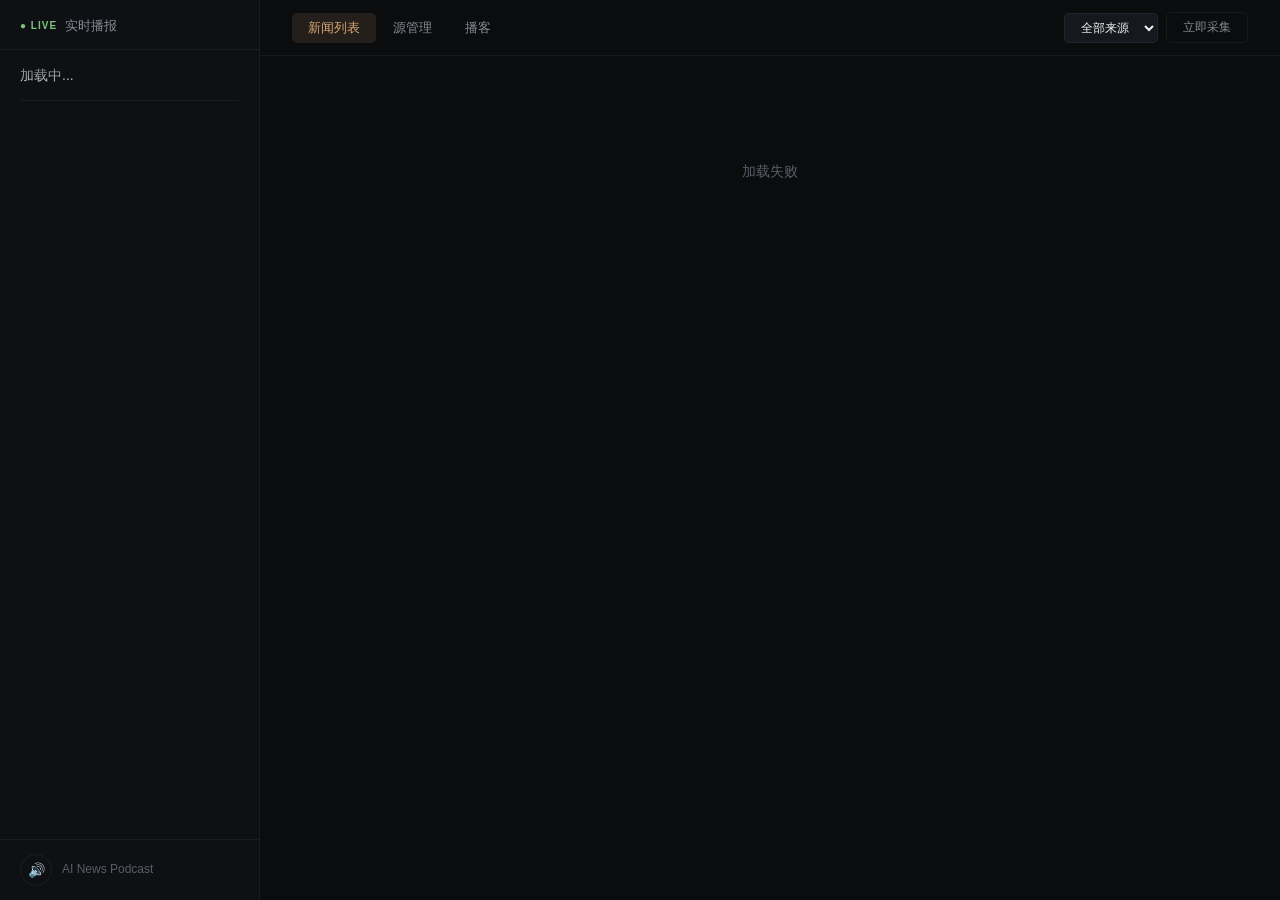
==== commit c3a76aea: "feat: 24h连续播放 + 左侧滚动字幕 + 历史RAG + 1min+脚本 - 脚本: 移除所有结束语,改为连续过渡;每条约200-400字=1-2分钟 - 前端: 移除底部播放栏,新增左侧26" ====
--- a/static/index.html
+++ b/static/index.html
@@ -3,83 +3,69 @@
 <head>
 <meta charset="UTF-8">
 <meta name="viewport" content="width=device-width, initial-scale=1.0">
-<title>AI News Podcast</title>
+<title>AI News Podcast — 24/7</title>
 <link rel="stylesheet" href="/static/styles.css">
 </head>
 <body>
 
-<header class="header">
-  <div class="header-inner">
-    <div class="brand">
-      <span class="logo">AI News Podcast</span>
-      <span class="live-badge" id="liveBadge">● LIVE</span>
+<div class="app">
+  <!-- 左侧滚动字幕 -->
+  <aside class="ticker">
+    <div class="ticker-header">
+      <span class="ticker-live">● LIVE</span>
+      <span class="ticker-title">实时播报</span>
     </div>
-    <nav class="nav-tabs">
-      <button class="nav-tab active" data-tab="news">新闻</button>
-      <button class="nav-tab" data-tab="podcasts">播客</button>
-      <button class="nav-tab" data-tab="sources">源管理</button>
-    </nav>
-    <div class="header-actions">
-      <button class="btn-small" id="btnTrigger" title="立即采集">采集</button>
-    </div>
-  </div>
-</header>
-
-<main class="main" id="mainContent">
-  <!-- 新闻列表 Tab -->
-  <section class="tab-panel active" id="panel-news">
-    <div class="news-filters">
-      <select id="sourceFilter" class="filter"><option value="">全部来源</option></select>
-      <select id="scoreFilter" class="filter">
-        <option value="0">全部评分</option><option value="7">≥ 7</option><option value="5">≥ 5</option>
-      </select>
-    </div>
-    <div class="news-list" id="newsList"></div>
-    <div class="pagination" id="newsPagination"></div>
-  </section>
-
-  <!-- 播客历史 Tab -->
-  <section class="tab-panel" id="panel-podcasts">
-    <div class="podcast-list" id="podcastList"></div>
-  </section>
-
-  <!-- 源管理 Tab -->
-  <section class="tab-panel" id="panel-sources">
-    <div class="source-form">
-      <input type="text" id="srcName" placeholder="源名称" class="input">
-      <select id="srcType" class="input"><option value="rss">RSS</option><option value="web">爬虫</option></select>
-      <input type="text" id="srcUrl" placeholder="URL" class="input">
-      <input type="text" id="srcKeywords" placeholder="关键词 (可选)" class="input">
-      <button class="btn-small" id="btnAddSource">添加</button>
-    </div>
-    <div class="source-list" id="sourceList"></div>
-  </section>
-</main>
-
-<!-- 底部播放栏 -->
-<footer class="player-bar" id="playerBar">
-  <div class="player-progress" id="playerProgress">
-    <div class="progress-track" id="progressTrack">
-      <div class="progress-fill" id="progressFill"></div>
-    </div>
-  </div>
-  <div class="player-inner">
-    <button class="play-btn" id="btnPlay" title="播放 / 暂停">
-      <span id="playIcon">▶</span>
-    </button>
-    <div class="player-meta">
-      <div class="player-title" id="playerTitle">AI News Podcast — 随时收听最新AI资讯</div>
-      <div class="player-time">
-        <span id="timeCurrent">00:00</span>
-        <span id="timeStatus">就绪</span>
+    <div class="ticker-track" id="tickerTrack">
+      <div class="ticker-items" id="tickerItems">
+        <div class="ticker-item">加载中...</div>
       </div>
     </div>
-    <div class="player-status">
-      <span class="status-dot" id="statusDot"></span>
-      <span class="status-label">队列 <strong id="queueLength">0</strong></span>
+    <div class="ticker-audio">
+      <button class="audio-toggle" id="btnAudio" title="播放/静音">🔊</button>
+      <span class="audio-label">AI News Podcast</span>
     </div>
-  </div>
-</footer>
+  </aside>
+
+  <!-- 主内容 -->
+  <main class="main">
+    <header class="header">
+      <nav class="nav-tabs">
+        <button class="nav-tab active" data-tab="news">新闻列表</button>
+        <button class="nav-tab" data-tab="sources">源管理</button>
+        <button class="nav-tab" data-tab="podcasts">播客</button>
+      </nav>
+      <div class="header-actions">
+        <select id="sourceFilter" class="filter"><option value="">全部来源</option></select>
+        <button class="btn" id="btnTrigger">立即采集</button>
+      </div>
+    </header>
+
+    <div class="content">
+      <!-- 新闻列表 -->
+      <section class="tab-panel active" id="panel-news">
+        <div class="news-list" id="newsList"></div>
+        <div class="pagination" id="newsPagination"></div>
+      </section>
+
+      <!-- 源管理 -->
+      <section class="tab-panel" id="panel-sources">
+        <div class="source-form">
+          <input type="text" id="srcName" placeholder="名称" class="input">
+          <select id="srcType" class="input"><option value="rss">RSS</option><option value="web">爬虫</option></select>
+          <input type="text" id="srcUrl" placeholder="URL" class="input">
+          <input type="text" id="srcKeywords" placeholder="关键词" class="input">
+          <button class="btn" id="btnAddSource">添加</button>
+        </div>
+        <div class="source-list" id="sourceList"></div>
+      </section>
+
+      <!-- 播客 -->
+      <section class="tab-panel" id="panel-podcasts">
+        <div class="podcast-list" id="podcastList"><div class="empty-state">暂无播客</div></div>
+      </section>
+    </div>
+  </main>
+</div>
 
 <audio id="audioPlayer" preload="none"></audio>
 <script src="/static/app.js"></script>
--- a/static/styles.css
+++ b/static/styles.css
@@ -1,188 +1,193 @@
-/* AI News Podcast — Anthropic-inspired minimalist dark theme */
+/* AI News Podcast — 24/7 continuous podcast */
 
 :root {
   --bg-base: #0b0c0e;
-  --bg-subtle: #12141a;
-  --bg-card: #181a20;
-  --bg-hover: #1e2028;
+  --bg-ticker: #0e1014;
+  --bg-card: #16181e;
+  --bg-hover: #1c1e26;
   --text-primary: #f0f0f0;
   --text-secondary: #888b94;
   --text-muted: #5a5d66;
-  --border: rgba(255,255,255,0.06);
+  --border: rgba(255,255,255,0.05);
   --accent: #d4a574;
   --accent-dim: rgba(212,165,116,0.12);
   --green: #7bc67e;
-  --radius: 6px;
+  --radius: 5px;
 }
 
 *, *::before, *::after { margin:0; padding:0; box-sizing:border-box; }
 
 body {
-  font-family: -apple-system, BlinkMacSystemFont, "Segoe UI", Roboto, "Helvetica Neue", Arial, sans-serif;
+  font-family: -apple-system, BlinkMacSystemFont, "Segoe UI", Roboto, sans-serif;
   background: var(--bg-base);
   color: var(--text-primary);
-  font-size: 15px;
+  font-size: 14px;
   line-height: 1.6;
-  min-height: 100vh;
-  padding-bottom: 80px;
+  height: 100vh;
+  overflow: hidden;
 }
 
-/* Header */
-.header {
-  position: sticky; top:0; z-index:100;
-  background: var(--bg-base);
+.app { display:flex; height:100vh; }
+
+/* ====== 左侧滚动字幕 ====== */
+.ticker {
+  width: 260px; min-width: 260px;
+  background: var(--bg-ticker);
+  border-right: 1px solid var(--border);
+  display: flex; flex-direction: column;
+  height: 100vh;
+}
+
+.ticker-header {
+  padding: 16px 20px 12px;
+  display:flex; align-items:center; gap:8px;
   border-bottom: 1px solid var(--border);
 }
-.header-inner {
-  max-width: 800px; margin:0 auto;
-  display:flex; align-items:center; gap:24px;
-  padding: 12px 24px;
-}
-.brand { display:flex; align-items:center; gap:10px; }
-.logo {
-  font-size: 17px; font-weight: 600;
-  letter-spacing: -0.2px;
-}
-.live-badge {
-  font-size: 10px; font-weight: 700; text-transform: uppercase;
-  color: var(--green); letter-spacing: 1px;
-  animation: pulse 2s infinite;
+.ticker-live {
+  font-size: 10px; font-weight:700; color: var(--green);
+  letter-spacing: 1px; animation: pulse 2s infinite;
 }
 @keyframes pulse { 0%,100%{opacity:1} 50%{opacity:0.4} }
+.ticker-title { font-size: 13px; color: var(--text-secondary); font-weight: 500; }
 
-.nav-tabs { display:flex; gap:2px; flex:1; }
+.ticker-track {
+  flex:1; overflow: hidden; position: relative;
+  mask-image: linear-gradient(to bottom, transparent 0%, black 5%, black 95%, transparent 100%);
+}
+
+.ticker-items {
+  animation: scroll-up 60s linear infinite;
+  padding: 0 20px;
+}
+.ticker-items:hover { animation-play-state: paused; }
+
+@keyframes scroll-up {
+  0% { transform: translateY(0); }
+  100% { transform: translateY(-50%); }
+}
+
+.ticker-item {
+  padding: 14px 0;
+  border-bottom: 1px solid var(--border);
+  cursor: pointer;
+  transition: color 150ms ease;
+}
+.ticker-item:hover { color: var(--accent); }
+.ticker-item .ti-score {
+  font-size: 11px; font-weight: 600; color: var(--accent); margin-bottom: 2px;
+}
+.ticker-item .ti-title {
+  font-size: 13px; line-height: 1.5; font-weight: 500;
+  display: -webkit-box; -webkit-line-clamp: 3; -webkit-box-orient: vertical;
+  overflow: hidden;
+}
+.ticker-item .ti-source {
+  font-size: 11px; color: var(--text-muted); margin-top: 4px;
+}
+
+.ticker-audio {
+  padding: 14px 20px; border-top: 1px solid var(--border);
+  display:flex; align-items:center; gap:10px;
+}
+.audio-toggle {
+  width: 32px; height: 32px; border-radius: 50%;
+  border: 1px solid var(--border); background: transparent;
+  font-size: 14px; cursor: pointer; transition: all 150ms ease;
+}
+.audio-toggle:hover { border-color: var(--accent); }
+.audio-toggle.on { border-color: var(--green); background: rgba(123,198,126,0.1); }
+.audio-label { font-size: 12px; color: var(--text-muted); }
+
+/* ====== 主内容 ====== */
+.main {
+  flex:1; display:flex; flex-direction:column;
+  overflow: hidden;
+}
+
+.header {
+  padding: 12px 32px;
+  border-bottom: 1px solid var(--border);
+  display:flex; align-items:center; justify-content: space-between;
+}
+
+.nav-tabs { display:flex; gap:1px; }
 .nav-tab {
-  padding: 6px 14px; font-size: 13px; font-weight: 500;
+  padding: 6px 16px; font-size:13px; font-weight:500;
   border:none; background:transparent; color:var(--text-secondary);
-  border-radius: var(--radius); cursor:pointer;
-  transition: all 150ms ease;
+  border-radius:var(--radius); cursor:pointer; transition: all 150ms ease;
 }
 .nav-tab:hover { color:var(--text-primary); background:var(--bg-hover); }
-.nav-tab.active { color: var(--accent); background: var(--accent-dim); }
+.nav-tab.active { color:var(--accent); background:var(--accent-dim); }
 
-.btn-small {
-  padding: 6px 14px; font-size: 12px; font-weight: 500;
-  border: 1px solid var(--border); border-radius: var(--radius);
-  background: transparent; color: var(--text-secondary);
+.header-actions { display:flex; gap:8px; align-items:center; }
+
+.filter {
+  padding: 6px 12px; font-size:12px;
+  border:1px solid var(--border); border-radius:var(--radius);
+  background:var(--bg-card); color:var(--text-primary);
+  font-family:inherit; cursor:pointer;
+}
+
+.btn {
+  padding: 6px 16px; font-size:12px; font-weight:500;
+  border:1px solid var(--border); border-radius:var(--radius);
+  background:transparent; color:var(--text-secondary);
   cursor:pointer; transition: all 150ms ease;
 }
-.btn-small:hover { border-color: var(--accent); color: var(--accent); }
+.btn:hover { border-color:var(--accent); color:var(--accent); }
 
-/* Main */
-.main { max-width: 800px; margin: 0 auto; padding: 24px; }
+.content {
+  flex:1; overflow-y:auto; padding: 24px 32px;
+}
+
 .tab-panel { display:none; }
 .tab-panel.active { display:block; }
 
-/* Filters */
-.news-filters { display:flex; gap:8px; margin-bottom: 24px; }
-.filter {
-  padding: 8px 12px; font-size: 13px;
-  border: 1px solid var(--border); border-radius: var(--radius);
-  background: var(--bg-card); color: var(--text-primary);
-  cursor:pointer;
-}
-
-/* News cards */
+/* ====== 新闻列表 ====== */
 .news-list { display:flex; flex-direction:column; gap:1px; }
 .news-item {
-  padding: 18px 20px; background: transparent;
+  padding: 16px 0;
   border-bottom: 1px solid var(--border);
-  cursor: pointer; transition: background 150ms ease;
-  display: flex; align-items: flex-start; gap: 16px;
+  cursor:pointer; transition: background 150ms ease;
+  display:flex; gap:14px;
 }
-.news-item:hover { background: var(--bg-subtle); }
-.news-item:first-child { border-top: 1px solid var(--border); }
+.news-item:hover { background: var(--bg-hover); margin: 0 -12px; padding: 16px 12px; border-radius: var(--radius); }
 
 .news-score {
-  flex-shrink:0; width: 38px; height: 38px; border-radius: 50%;
+  flex-shrink:0; width: 34px; height: 34px; border-radius: 50%;
   display:flex; align-items:center; justify-content:center;
-  font-size: 14px; font-weight: 700;
+  font-size:13px; font-weight:700; margin-top:2px;
 }
-.score-hi { background: rgba(212,165,116,0.15); color: var(--accent); }
-.score-md { background: rgba(136,139,148,0.1); color: var(--text-secondary); }
-.score-lo { background: rgba(90,93,102,0.1); color: var(--text-muted); }
+.score-hi { background:var(--accent-dim); color:var(--accent); }
+.score-md { background:rgba(136,139,148,0.08); color:var(--text-secondary); }
+.score-lo { background:rgba(90,93,102,0.08); color:var(--text-muted); }
 
 .news-body { flex:1; min-width:0; }
-.news-title { font-size: 15px; font-weight: 600; line-height: 1.5; margin-bottom:4px; }
-.news-summary {
-  font-size: 13px; color: var(--text-secondary); line-height: 1.6;
-  display: -webkit-box; -webkit-line-clamp: 2; -webkit-box-orient: vertical;
-  overflow: hidden; margin-bottom: 8px;
-}
-.news-meta { display:flex; gap:16px; font-size: 12px; color: var(--text-muted); }
+.news-title { font-size:15px; font-weight:600; line-height:1.5; margin-bottom:2px; }
+.news-summary { font-size:13px; color:var(--text-secondary); line-height:1.6; -webkit-line-clamp:2; -webkit-box-orient:vertical; overflow:hidden; margin-bottom:6px; display:-webkit-box; }
+.news-meta { display:flex; gap:14px; font-size:12px; color:var(--text-muted); }
 
-/* Pagination */
-.pagination { display:flex; justify-content:center; gap:4px; margin-top:24px; }
-.pagination button {
-  padding: 6px 12px; font-size:13px;
-  border:1px solid var(--border); border-radius:var(--radius);
-  background:var(--bg-card); color:var(--text-secondary);
-  cursor:pointer; transition: all 150ms ease;
-}
-.pagination button:hover { border-color:var(--accent); color:var(--accent); }
-.pagination button.active { background:var(--accent-dim); border-color:var(--accent); color:var(--accent); }
+/* ====== 源 & 表单 ====== */
+.source-form { display:flex; gap:8px; margin-bottom:16px; flex-wrap:wrap; }
 
-/* Source form */
-.source-form { display:flex; gap:8px; margin-bottom:20px; flex-wrap:wrap; }
-.input {
-  padding:8px 12px; font-size:13px;
+.input, select.input {
+  padding:7px 12px; font-size:13px; height:34px;
   border:1px solid var(--border); border-radius:var(--radius);
   background:var(--bg-card); color:var(--text-primary);
-  min-width:120px;
+  font-family:inherit; min-width:100px;
 }
+select.input { cursor:pointer; }
 .input:focus { border-color:var(--accent); outline:none; }
 
 .source-list { display:flex; flex-direction:column; gap:1px; }
-.source-item .btn-small { margin-left:8px; }
 
-/* Empty state */
 .empty-state { text-align:center; padding:80px 20px; color:var(--text-muted); font-size:14px; }
 
-/* Bottom player bar */
-.player-bar {
-  position: fixed; bottom:0; left:0; right:0; z-index:200;
-  background: var(--bg-subtle);
-  border-top: 1px solid var(--border);
+.pagination { display:flex; justify-content:center; gap:4px; margin-top:24px; }
+.pagination button {
+  padding:5px 12px; font-size:13px;
+  border:1px solid var(--border); border-radius:var(--radius);
+  background:transparent; color:var(--text-secondary);
+  cursor:pointer; transition: all 150ms ease;
 }
-.player-progress { padding: 0 24px; }
-.progress-track {
-  height: 2px; background: var(--border); cursor: pointer;
-  transition: height 150ms ease;
-}
-.progress-track:hover { height: 4px; }
-.progress-fill {
-  height: 100%; background: var(--accent); width: 0%;
-  transition: width 100ms linear;
-}
-.player-inner {
-  max-width: 800px; margin:0 auto;
-  display:flex; align-items:center; gap:16px;
-  padding: 10px 24px 14px;
-}
-.play-btn {
-  width: 40px; height: 40px; border-radius: 50%;
-  border: 2px solid var(--accent); background: transparent;
-  color: var(--accent); font-size: 14px; cursor: pointer;
-  display:flex; align-items:center; justify-content:center;
-  transition: all 150ms ease;
-}
-.play-btn:hover { background: var(--accent); color: var(--bg-base); }
-.player-meta { flex:1; min-width:0; }
-.player-meta .player-title {
-  font-size: 14px; font-weight: 500;
-  white-space: nowrap; overflow: hidden; text-overflow: ellipsis;
-}
-.player-time { display:flex; gap:8px; font-size: 11px; color: var(--text-muted); margin-top:2px; }
-.player-status { display:flex; align-items:center; gap:6px; font-size:12px; color:var(--text-muted); }
-.status-dot {
-  width: 6px; height: 6px; border-radius:50%; background: var(--text-muted);
-}
-.status-dot.live { background: var(--green); }
-.status-dot.wait { background: #d4a574; }
-
-@media (max-width: 600px) {
-  .header-inner { padding:12px 16px; gap:12px; }
-  .main { padding:16px; }
-  .player-inner { padding:8px 16px 12px; }
-  .source-form { flex-direction:column; }
-}
+.pagination button.active { background:var(--accent-dim); border-color:var(--accent); color:var(--accent); }
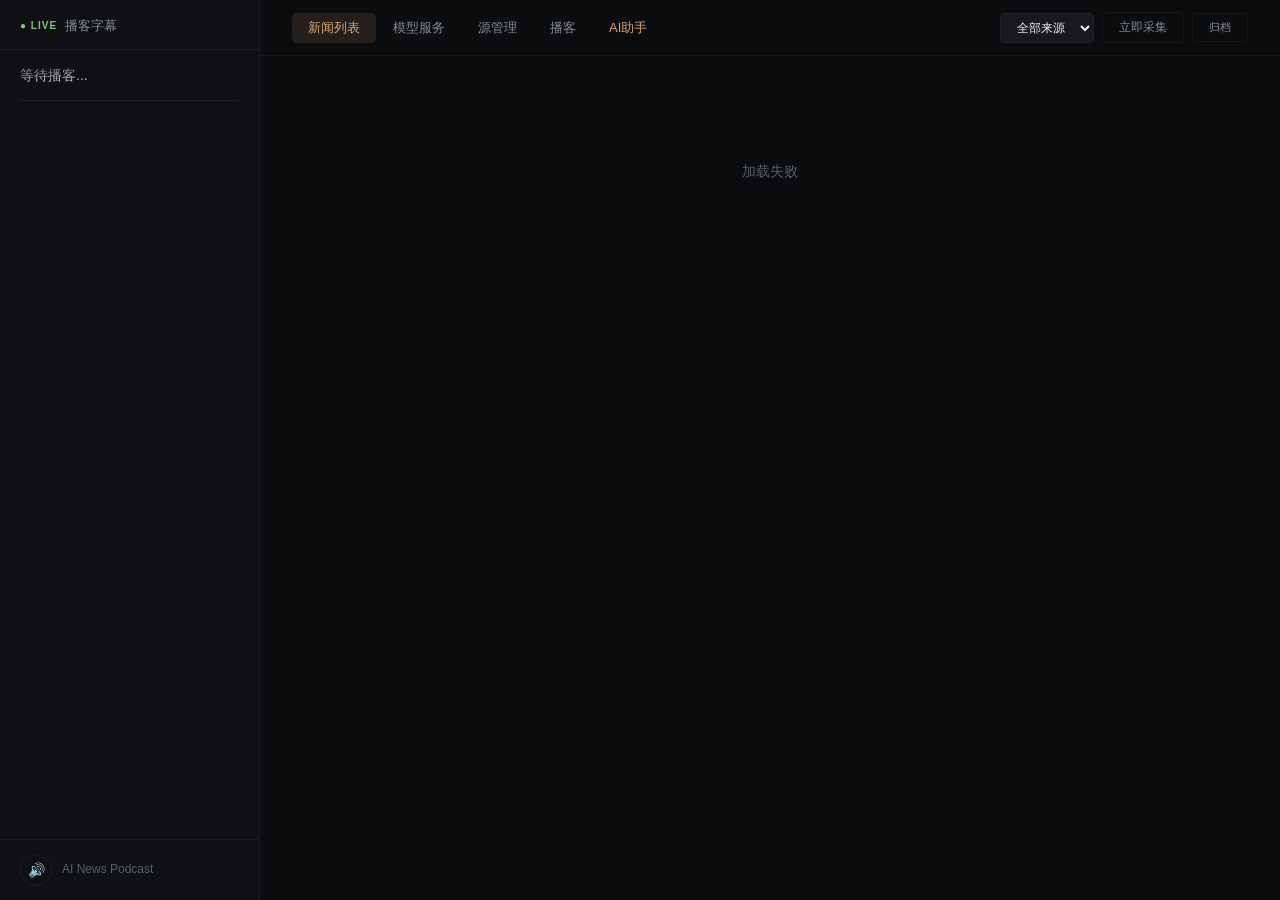
==== commit 0c11bdd8: "feat: v0.2.0 — Chroma RAG + SSE Chat + 全中文播报 + 数据归档 - Chroma 向量数据库：双层 Collection (日库+总库)，ONNX 零外部 AP" ====
--- a/static/index.html
+++ b/static/index.html
@@ -9,15 +9,15 @@
 <body>
 
 <div class="app">
-  <!-- 左侧滚动字幕 -->
+  <!-- 左侧滚动字幕（播客脚本） -->
   <aside class="ticker">
     <div class="ticker-header">
       <span class="ticker-live">● LIVE</span>
-      <span class="ticker-title">实时播报</span>
+      <span class="ticker-title">播客字幕</span>
     </div>
     <div class="ticker-track" id="tickerTrack">
       <div class="ticker-items" id="tickerItems">
-        <div class="ticker-item">加载中...</div>
+        <div class="ticker-item">等待播客...</div>
       </div>
     </div>
     <div class="ticker-audio">
@@ -31,12 +31,15 @@
     <header class="header">
       <nav class="nav-tabs">
         <button class="nav-tab active" data-tab="news">新闻列表</button>
+        <button class="nav-tab" data-tab="models">模型服务</button>
         <button class="nav-tab" data-tab="sources">源管理</button>
         <button class="nav-tab" data-tab="podcasts">播客</button>
+        <button class="nav-tab" data-tab="chat" style="color:var(--accent)">AI助手</button>
       </nav>
       <div class="header-actions">
         <select id="sourceFilter" class="filter"><option value="">全部来源</option></select>
         <button class="btn" id="btnTrigger">立即采集</button>
+        <button class="btn" id="btnArchive" style="font-size:11px;">归档</button>
       </div>
     </header>
 
@@ -59,9 +62,54 @@
         <div class="source-list" id="sourceList"></div>
       </section>
 
+      <!-- 模型服务 -->
+      <section class="tab-panel" id="panel-models">
+        <div style="display:flex; gap:24px; flex-wrap:wrap; margin-bottom:20px;">
+          <div class="model-section" style="flex:1; min-width:340px;">
+            <h3 class="model-section-title">🤖 LLM 大语言模型</h3>
+            <div class="model-active" id="modelActiveLLM">加载中...</div>
+            <div class="model-list" id="modelListLLM"></div>
+            <button class="btn" id="btnAddLLM" style="margin-top:12px;">+ 添加 LLM 连接</button>
+          </div>
+          <div class="model-section" style="flex:1; min-width:340px;">
+            <h3 class="model-section-title">🔊 TTS 语音合成</h3>
+            <div class="model-active" id="modelActiveTTS">加载中...</div>
+            <div class="model-list" id="modelListTTS"></div>
+            <button class="btn" id="btnAddTTS" style="margin-top:12px;">+ 添加 TTS 连接</button>
+          </div>
+        </div>
+        <!-- 已支持服务列表 -->
+        <div class="supported-services" id="supportedServices"></div>
+      </section>
+
       <!-- 播客 -->
       <section class="tab-panel" id="panel-podcasts">
         <div class="podcast-list" id="podcastList"><div class="empty-state">暂无播客</div></div>
+      </section>
+
+      <!-- AI助手 Chat -->
+      <section class="tab-panel" id="panel-chat">
+        <div class="chat-window">
+          <div class="chat-window-msgs" id="chatMsgs">
+            <div class="chat-bubble bot">
+              <div class="chat-avatar">🤖</div>
+              <div class="chat-bubble-body">
+                <div class="chat-bubble-name">AI 新闻助手</div>
+                <div>你好！我是基于新闻知识库的 AI 助手，可以回答关于 AI 行业新闻的任何问题。试试问我：</div>
+                <div class="chat-hints-inline">
+                  <span class="hint-inline" onclick="chatSendHint(this)">今天有什么AI大新闻？</span>
+                  <span class="hint-inline" onclick="chatSendHint(this)">最近GPT有什么新进展？</span>
+                  <span class="hint-inline" onclick="chatSendHint(this)">AI芯片领域最近发生了什么？</span>
+                  <span class="hint-inline" onclick="chatSendHint(this)">上周AI行业有哪些重要事件？</span>
+                </div>
+              </div>
+            </div>
+          </div>
+          <div class="chat-window-input">
+            <input type="text" id="chatInput" placeholder="问任何关于AI新闻的问题..." onkeydown="if(event.key==='Enter')chatSendMsg()" autocomplete="off">
+            <button id="chatSendBtn" onclick="chatSendMsg()">发送</button>
+          </div>
+        </div>
       </section>
     </div>
   </main>
--- a/static/styles.css
+++ b/static/styles.css
@@ -56,7 +56,7 @@
 }
 
 .ticker-items {
-  animation: scroll-up 60s linear infinite;
+  animation: scroll-up 120s linear infinite;
   padding: 0 20px;
 }
 .ticker-items:hover { animation-play-state: paused; }
@@ -84,6 +84,11 @@
 .ticker-item .ti-source {
   font-size: 11px; color: var(--text-muted); margin-top: 4px;
 }
+.ticker-item .ti-script {
+  font-size: 12px; line-height: 1.7; color: var(--text-secondary);
+  display: -webkit-box; -webkit-line-clamp: 8; -webkit-box-orient: vertical;
+  overflow: hidden; margin-bottom: 4px; white-space: pre-line;
+}
 
 .ticker-audio {
   padding: 14px 20px; border-top: 1px solid var(--border);
@@ -96,6 +101,8 @@
 }
 .audio-toggle:hover { border-color: var(--accent); }
 .audio-toggle.on { border-color: var(--green); background: rgba(123,198,126,0.1); }
+.audio-toggle.loading { animation: spin 1s linear infinite; border-color: var(--accent); }
+@keyframes spin { to { transform: rotate(360deg); } }
 .audio-label { font-size: 12px; color: var(--text-muted); }
 
 /* ====== 主内容 ====== */
@@ -191,3 +198,134 @@
   cursor:pointer; transition: all 150ms ease;
 }
 .pagination button.active { background:var(--accent-dim); border-color:var(--accent); color:var(--accent); }
+
+/* ====== 模型服务 ====== */
+.model-section-title {
+  font-size: 14px; font-weight: 600; color: var(--text-secondary);
+  margin-bottom: 12px; padding-bottom: 8px;
+  border-bottom: 1px solid var(--border);
+}
+.model-active {
+  font-size: 13px; color: var(--green); margin-bottom: 8px;
+  padding: 6px 10px; background: rgba(123,198,126,0.08);
+  border-radius: var(--radius); min-height: 30px;
+}
+.model-list { display:flex; flex-direction:column; gap:6px; }
+.model-card {
+  padding: 12px 14px; border: 1px solid var(--border); border-radius: var(--radius);
+  background: var(--bg-card); transition: border-color 150ms ease;
+  cursor: pointer;
+}
+.model-card:hover { border-color: var(--accent); }
+.model-card.active { border-color: var(--green); background: rgba(123,198,126,0.04); }
+.model-card .mc-name { font-size:13px; font-weight:600; margin-bottom:4px; }
+.model-card .mc-detail { font-size:11px; color:var(--text-muted); line-height:1.6; word-break:break-all; }
+.model-card .mc-actions { margin-top:8px; display:flex; gap:6px; }
+.model-card .mc-actions button {
+  font-size: 11px; padding: 3px 10px;
+  border:1px solid var(--border); border-radius:3px;
+  background:transparent; color:var(--text-secondary);
+  cursor:pointer; transition: all 120ms ease;
+}
+.model-card .mc-actions button:hover { border-color:var(--accent); color:var(--accent); }
+.model-card .mc-actions button.danger:hover { border-color:#c06060; color:#c06060; }
+
+.model-form {
+  display:none; padding:12px; border:1px dashed var(--border); border-radius:var(--radius);
+  margin-top:8px; background:var(--bg-hover);
+}
+.model-form.show { display:block; }
+.model-form .input { margin-bottom:6px; width:100%; box-sizing:border-box; }
+.model-form .btn-row { display:flex; gap:6px; margin-top:8px; }
+
+.supported-services {
+  border-top: 1px solid var(--border); padding-top: 16px;
+}
+.supported-services h3 { font-size:14px; margin-bottom:10px; color:var(--text-secondary); }
+.svc-grid { display:flex; gap:16px; flex-wrap:wrap; }
+.svc-card {
+  flex:1; min-width:250px; padding:14px;
+  border:1px solid var(--border); border-radius:var(--radius);
+  background:var(--bg-card);
+}
+.svc-card .svc-provider { font-size:14px; font-weight:600; color:var(--accent); margin-bottom:6px; }
+.svc-card .svc-models { font-size:12px; color:var(--text-secondary); line-height:1.7; }
+.svc-card .svc-models span.tag {
+  display:inline-block; padding:1px 7px; margin:1px 3px;
+  border:1px solid var(--border); border-radius:3px;
+  font-size:11px; color:var(--text-muted);
+}
+.svc-card .svc-voices { font-size:12px; color:var(--text-secondary); line-height:1.7; margin-top:6px; }
+.svc-card .svc-note { font-size:11px; color:var(--text-muted); margin-top:6px; }
+
+/* ====== Chat 对话窗口 ====== */
+.chat-window {
+  display:flex; flex-direction:column; height:calc(100vh - 130px); max-width:760px; margin:0 auto;
+}
+.chat-window-msgs {
+  flex:1; overflow-y:auto; padding:20px 4px;
+  display:flex; flex-direction:column; gap:20px;
+}
+/* 聊天气泡 */
+.chat-bubble {
+  display:flex; gap:12px; animation:fadeIn 0.3s ease;
+}
+@keyframes fadeIn { from{opacity:0;transform:translateY(8px)} to{opacity:1;transform:translateY(0)} }
+.chat-bubble.user { flex-direction:row-reverse; }
+.chat-bubble.streaming .chat-bubble-body { border-color:var(--accent); }
+.chat-avatar {
+  width:36px; height:36px; min-width:36px; border-radius:50%;
+  display:flex; align-items:center; justify-content:center;
+  font-size:18px; background:var(--bg-card); border:1px solid var(--border);
+}
+.chat-bubble-body {
+  background:var(--bg-card); border:1px solid var(--border);
+  border-radius:16px; padding:14px 18px; max-width:85%;
+  font-size:14px; line-height:1.8; word-break:break-word;
+  transition:border-color 0.2s;
+}
+.chat-bubble.user .chat-bubble-body {
+  background:var(--accent-dim); border-color:transparent;
+}
+.chat-bubble-name {
+  font-size:12px; color:var(--accent); font-weight:600; margin-bottom:4px;
+}
+.chat-bubble.user .chat-bubble-name { color:var(--text-muted); text-align:right; }
+/* 提示标签 */
+.chat-hints-inline {
+  display:flex; gap:6px; flex-wrap:wrap; margin-top:10px;
+}
+.hint-inline {
+  font-size:12px; padding:5px 12px; border:1px solid var(--border);
+  border-radius:14px; cursor:pointer; color:var(--text-secondary);
+  transition:all 0.2s; display:inline-block; background:var(--bg-hover);
+}
+.hint-inline:hover { border-color:var(--accent); color:var(--accent); }
+/* 来源 */
+.chat-sources {
+  font-size:11px; color:var(--text-muted); margin-top:8px;
+  padding-top:8px; border-top:1px solid var(--border);
+}
+/* 输入区 */
+.chat-window-input {
+  display:flex; gap:10px; padding:16px 0; border-top:1px solid var(--border);
+}
+.chat-window-input input {
+  flex:1; padding:12px 20px; font-size:14px;
+  border:1px solid var(--border); border-radius:28px;
+  background:var(--bg-card); color:var(--text-primary); outline:none;
+  transition:all 0.2s;
+}
+.chat-window-input input:focus {
+  border-color:var(--accent); box-shadow:0 0 0 3px var(--accent-dim);
+}
+.chat-window-input button {
+  padding:12px 28px; border-radius:28px; border:none;
+  background:var(--accent); color:#000; font-weight:600;
+  cursor:pointer; font-size:14px; transition:all 0.15s;
+}
+.chat-window-input button:hover { filter:brightness(1.1); }
+.chat-window-input button:disabled { opacity:0.4; }
+/* 流式光标 */
+.stream-cursor { animation:blink 1s infinite; color:var(--accent); }
+@keyframes blink { 0%,100%{opacity:1} 50%{opacity:0} }
